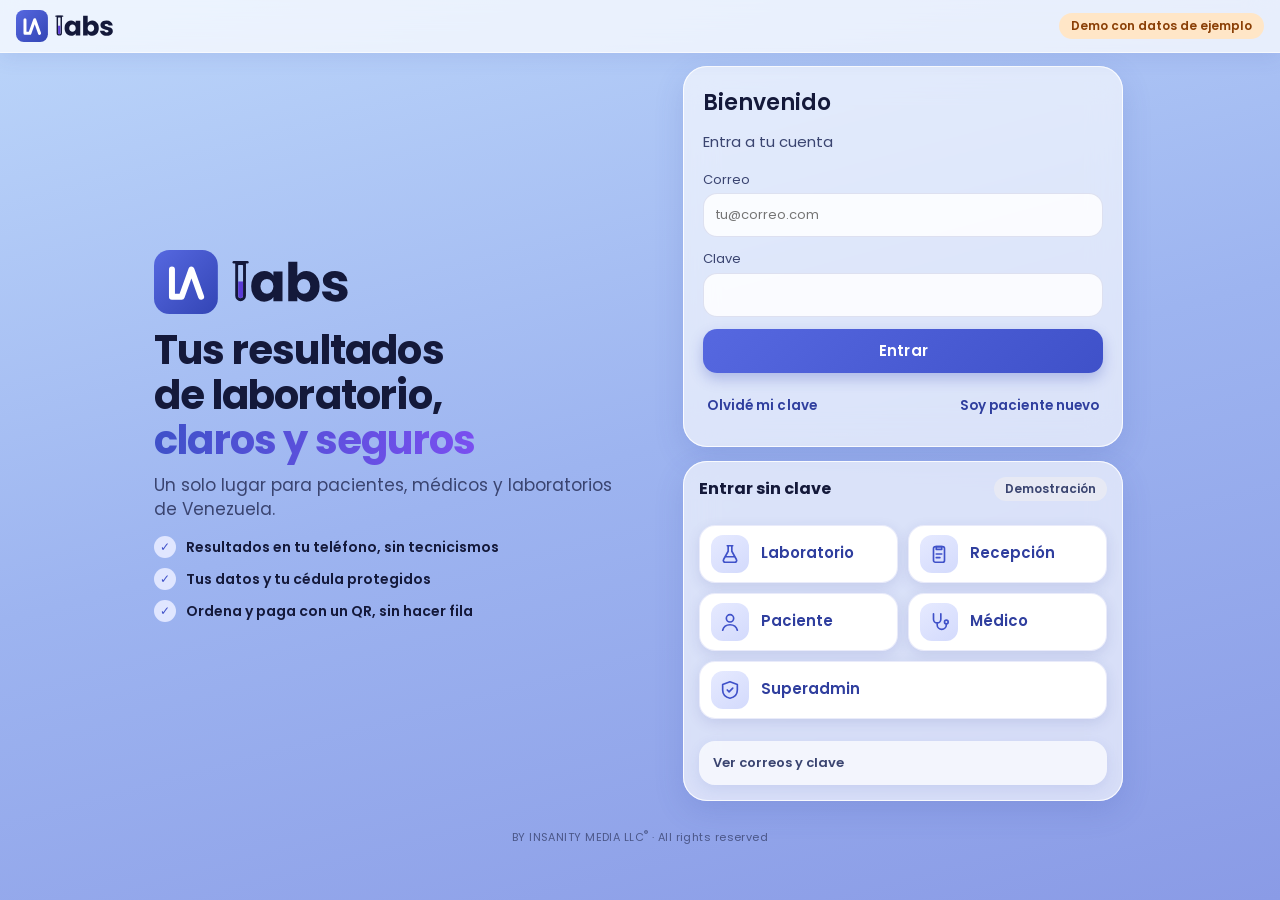
==== demo/index.html @ ae05fcc4 "Descargar cartel completo en PNG (A4 300 dpi) y menu lateral con scroll propio Co-Authored-By: Claud" ====
<!DOCTYPE html>
<html lang="es">
<head>
<meta charset="utf-8">
<meta name="viewport" content="width=device-width, initial-scale=1">
<title>LABS Demo</title>
<meta name="theme-color" content="#4C5FD5">
<link rel="icon" type="image/svg+xml" href="brand/icon.svg">
<link rel="icon" type="image/png" sizes="64x64" href="brand/favicon-64.png">
<link rel="apple-touch-icon" href="brand/apple-touch-icon.png">
<link rel="manifest" href="manifest.webmanifest">
<link rel="preconnect" href="https://fonts.googleapis.com">
<link rel="preconnect" href="https://fonts.gstatic.com" crossorigin>
<link href="https://fonts.googleapis.com/css2?family=Poppins:wght@400;500;600;700&display=swap" rel="stylesheet">
<style>
/* Idea: vidrio azul y violeta, un panel por rol. Una sola columna en el teléfono, barra lateral en el escritorio. */
:root {
  --ink: #14193A; --muted: #3A4470; --line: rgba(70,80,160,0.16);
  --primary: #4C5FD5; --primary-2: #3F51C9; --deep: #3345B5; --link: #2F3E9E; --tint: #DDE3FB;
  --warn: #B45309; --warn-bg: #FFE6C7; --warn-ink: #8A3F06;
  --crit: #B3261E; --crit-bg: #FDE7E4; --crit-ink: #8C1D18;
  --ok-bg: #DDE3FB; --ok-ink: #2F3E9E;
  --glass: rgba(255,255,255,0.64);
  --shadow: 0 10px 30px rgba(56,72,170,0.16), inset 0 0 0 1px rgba(255,255,255,0.85);
  --font: 'Poppins', system-ui, -apple-system, 'Segoe UI', sans-serif;
  color-scheme: light;
}
* { box-sizing: border-box; }
html, body { margin: 0; min-height: 100%; }
body { font-family: var(--font); color: var(--ink); background: #9DB4F0 linear-gradient(165deg, #BCD6FA 0%, #9DB4F0 50%, #8A9BE6 100%) fixed; font-size: 15px; line-height: 1.5; font-variant-numeric: tabular-nums; }
button, input, select, textarea { font-family: inherit; font-size: inherit; color: inherit; }
h1, h2, h3 { margin: 0; text-wrap: balance; }
h1 { font-size: 28px; font-weight: 700; } h2 { font-size: 17px; font-weight: 600; } h3 { font-size: 15px; font-weight: 600; }
p { margin: 0; }
:focus-visible { outline: 3px solid #14193A; outline-offset: 2px; border-radius: 8px; }
.sr { position: absolute; width: 1px; height: 1px; overflow: hidden; clip: rect(0 0 0 0); }

.top { position: sticky; top: 0; z-index: 20; background: rgba(255,255,255,0.72); backdrop-filter: blur(16px); box-shadow: 0 1px 0 rgba(255,255,255,0.9), 0 6px 20px rgba(56,72,170,0.1); }
.top-in { max-width: 1280px; margin: 0 auto; padding: 10px 16px; display: flex; flex-wrap: wrap; align-items: center; gap: 12px; }
.brand { display: flex; align-items: center; gap: 10px; font-weight: 700; font-size: 20px; letter-spacing: .04em; margin-right: 8px; }
.brand img { display: block; height: 32px; width: auto; } .brand i { width: 32px; height: 32px; border-radius: 9px; background: linear-gradient(135deg, #5668E0, #3345B5); display: inline-flex; align-items: center; justify-content: center; }
.roles { display: flex; gap: 4px; background: rgba(76,95,213,0.1); padding: 4px; border-radius: 999px; flex-wrap: wrap; }
.roles button { min-height: 40px; padding: 0 16px; border: 0; border-radius: 999px; background: transparent; font-weight: 600; cursor: pointer; color: var(--link); }
.roles button[aria-pressed="true"] { background: linear-gradient(135deg, #5668E0, #3F51C9); color: #fff; }
.demo-tag { margin-left: auto; font-size: 12px; font-weight: 600; color: var(--warn-ink); background: var(--warn-bg); padding: 4px 12px; border-radius: 999px; }

.shell { max-width: 1280px; margin: 0 auto; padding: 16px; display: flex; flex-wrap: wrap; gap: 16px; align-items: flex-start; }
.side { flex: 1 1 220px; max-width: 250px; background: linear-gradient(180deg, #5668E0, #3345B5); color: #fff; border-radius: 24px; padding: 18px 12px; display: flex; flex-direction: column; gap: 6px; position: sticky; top: 76px; }
.side .who { padding: 10px 12px 14px; border-bottom: 1px solid rgba(255,255,255,0.2); margin-bottom: 6px; }
.side .who small { display: block; color: #E4E9FF; font-size: 12px; }
.side { max-height: calc(100vh - 92px); overflow-y: auto; overscroll-behavior: contain; scrollbar-width: thin; scrollbar-color: rgba(255,255,255,.45) transparent; } .side > * { flex-shrink: 0; }
.side button { display: flex; align-items: center; justify-content: space-between; gap: 8px; min-height: 44px; padding: 0 14px; border: 0; border-radius: 14px; background: transparent; color: #fff; text-align: left; font-weight: 500; cursor: pointer; }
.side button[aria-current="page"] { background: #fff; color: var(--deep); font-weight: 600; }
.badge { font-size: 12px; font-weight: 600; padding: 1px 9px; border-radius: 999px; background: var(--warn-bg); color: var(--warn-ink); }
.main { flex: 999 1 560px; min-width: 0; display: flex; flex-direction: column; gap: 16px; }
.head { display: flex; flex-wrap: wrap; justify-content: space-between; align-items: flex-end; gap: 12px; }
.head p { color: var(--muted); }

.card { background: var(--glass); backdrop-filter: blur(16px); box-shadow: var(--shadow); border-radius: 24px; padding: 20px; display: flex; flex-direction: column; gap: 12px; min-width: 0; }
.card.dark { background: linear-gradient(150deg, #5668E0, #3345B5); color: #fff; box-shadow: 0 14px 30px rgba(51,69,181,0.35), inset 0 0 0 1px rgba(255,255,255,0.35); }
.card.note { background: rgba(255,255,255,0.5); }
.grid { display: grid; gap: 16px; grid-template-columns: repeat(auto-fit, minmax(200px, 1fr)); }
.grid.two { grid-template-columns: repeat(auto-fit, minmax(300px, 1fr)); }
.kpi small { color: var(--muted); font-size: 13px; } .kpi b { font-size: 28px; line-height: 1.15; font-weight: 700; display: block; }
.kpi .delta { font-size: 12px; font-weight: 600; } .up { color: var(--ok-ink); } .down { color: var(--warn-ink); }
.row { display: flex; flex-wrap: wrap; gap: 10px; align-items: center; }
.between { justify-content: space-between; }
.muted { color: var(--muted); } .small { font-size: 13px; }

.btn { min-height: 44px; padding: 0 22px; border: 0; border-radius: 14px; background: linear-gradient(135deg, #5668E0, #3F51C9); color: #fff; font: inherit; font-weight: 600; font-size: 15px; letter-spacing: .1px; cursor: pointer; box-shadow: 0 6px 14px rgba(51,69,181,.28); display: inline-flex; align-items: center; justify-content: center; gap: 6px; white-space: normal; max-width: 100%; text-align: center; line-height: 1.2; padding-top: 6px; padding-bottom: 6px; transition: transform .12s, box-shadow .12s, background .12s; }
.btn:active { transform: scale(.97); box-shadow: 0 3px 8px rgba(51,69,181,.25); }
.btn.ghost { background: rgba(63,81,201,.11); color: var(--link); box-shadow: none; }
.btn.ghost:hover { background: rgba(63,81,201,.18); }
.btn.warn { background: #FFF1D6; color: var(--warn-ink); box-shadow: none; }
.btn.rm { background: #FDEAEA; color: #B42318; box-shadow: none; }
.btn.rm:hover { background: #FBD9D9; }
.btn.sm { min-height: 38px; padding: 0 14px; font-size: 13.5px; border-radius: 12px; }
.dark .btn { background: #fff; color: #2F3FB0; box-shadow: 0 6px 14px rgba(10,15,60,.3); } .dark .btn.ghost { background: rgba(255,255,255,.2); color: #fff; box-shadow: none; }
.btnrow { display: grid; grid-template-columns: 1fr 1fr; gap: 8px; } .btnrow .btn { width: 100%; }
.pill-row { display: flex; flex-wrap: wrap; gap: 8px; }
.btn[disabled] { opacity: .5; cursor: not-allowed; }
.seg { display: inline-flex; flex-wrap: wrap; gap: 4px; background: rgba(76,95,213,0.1); padding: 4px; border-radius: 999px; }
.seg button { min-height: 40px; padding: 0 14px; border: 0; border-radius: 999px; background: transparent; font-weight: 600; color: var(--link); cursor: pointer; }
.seg button[aria-pressed="true"] { background: linear-gradient(135deg, #5668E0, #3F51C9); color: #fff; }
.chip { display: inline-flex; align-items: center; gap: 6px; font-size: 12px; font-weight: 600; padding: 3px 11px; border-radius: 999px; white-space: nowrap; }
.chip.ok { background: var(--ok-bg); color: var(--ok-ink); } .chip.warn { background: var(--warn-bg); color: var(--warn-ink); } .chip.crit { background: var(--crit-bg); color: var(--crit-ink); } .chip.gray { background: #E7E9F4; color: #3A4470; }
label.f { display: flex; flex-direction: column; gap: 4px; font-size: 13px; color: var(--muted); }
input[type=text], input[type=number], select, textarea { min-height: 44px; border: 1px solid #7683BA; border-radius: 14px; padding: 0 14px; background: rgba(255,255,255,0.85); color: var(--ink); }
textarea { padding: 10px 14px; }
.tw { overflow-x: auto; } table { width: 100%; border-collapse: collapse; font-size: 14px; min-width: 520px; }
th { text-align: left; font-size: 12px; color: var(--muted); font-weight: 600; padding: 6px 8px; } td { padding: 10px 8px; border-top: 1px solid var(--line); vertical-align: middle; }
.bar { height: 12px; border-radius: 6px; background: rgba(76,95,213,0.14); position: relative; overflow: hidden; } .bar > i { display: block; height: 100%; border-radius: 6px; background: linear-gradient(90deg, #5668E0, #3F51C9); }
.check { background: repeating-conic-gradient(#e9ecf8 0% 25%, #fff 0% 50%) 50% / 16px 16px; border-radius: 14px; display: flex; align-items: center; justify-content: center; padding: 10px; min-height: 120px; }
.check img { max-width: 100%; max-height: 160px; }
.drop > p, .drop > .small { text-align: left; align-self: stretch; } .drop > p:first-child { font-weight: 600; }
.drop { border: 2px dashed #7683BA; border-radius: 20px; padding: 22px; text-align: center; background: rgba(255,255,255,0.5); display: flex; flex-direction: column; gap: 10px; align-items: center; }
.toast { position: fixed; left: 50%; bottom: 20px; transform: translateX(-50%); background: #14193A; color: #fff; padding: 12px 20px; border-radius: 16px; z-index: 50; max-width: calc(100% - 32px); box-shadow: 0 10px 30px rgba(0,0,0,.3); }
.legend { display: flex; flex-wrap: wrap; gap: 14px; font-size: 12px; color: var(--muted); } .legend i { display: inline-block; width: 12px; height: 12px; border-radius: 4px; margin-right: 6px; vertical-align: -1px; }
.mobile { max-width: 520px; width: 100%; margin: 0 auto; }
.rbar { position: relative; height: 14px; border-radius: 7px; background: #E7E9F4; margin: 22px 0 22px; }
.rbar .zone { position: absolute; top: 0; bottom: 0; background: rgba(76,95,213,0.28); border-radius: 7px; }
.rbar .dot { position: absolute; top: 50%; width: 22px; height: 22px; margin: -11px 0 0 -11px; border-radius: 50%; border: 3px solid #fff; box-shadow: 0 2px 8px rgba(0,0,0,.25); }
.rbar .tick { position: absolute; top: 18px; font-size: 11px; color: var(--muted); transform: translateX(-50%); }
.sheet { background: #fff; color: #14193A; border-radius: 4px; width: 816px; min-height: 1056px; padding: 64px 68px; box-shadow: 0 8px 30px rgba(20,25,58,.25); display: flex; flex-direction: column; gap: 18px; font-size: 15px; line-height: 1.5; }
.sheet table { min-width: 0; font-size: 15px; width: 100%; }
.sheet th, .sheet td { padding: 9px 10px; }
.sheet .foot { margin-top: auto; }
.paper-fit { width: 100%; overflow: hidden; border-radius: 4px; box-shadow: 0 10px 28px rgba(20,25,58,.28); background: #fff; }
.paper-fit .sheet { box-shadow: none; }
.sheetbar { margin-bottom: 4px; }
.sheet .foot { display: flex; flex-wrap: wrap; gap: 16px; justify-content: space-between; align-items: flex-end; }
.sheet .sig { position: relative; width: 250px; height: 120px; }
.sheet .sig img { position: absolute; }
.modal-bg { position: fixed; inset: 0; background: rgba(20,25,58,.55); z-index: 40; display: flex; align-items: flex-start; justify-content: center; padding: 20px 12px; overflow-y: auto; }
.modal { background: #EEF1FB; border-radius: 24px; padding: 18px; width: 100%; max-width: 760px; display: flex; flex-direction: column; gap: 12px; }
.spark { display: block; }
hr { border: 0; border-top: 1px solid var(--line); width: 100%; margin: 4px 0; }
ul.clean { margin: 0; padding-left: 20px; display: flex; flex-direction: column; gap: 6px; }
@media (max-width: 760px) { .side { max-height: none; overflow: visible; max-width: none; position: static; flex-direction: row; flex-wrap: wrap; } .side .who { flex: 1 1 100%; } .demo-tag { margin-left: 0; } h1 { font-size: 24px; } }
@media print { body { background: #fff; } body * { visibility: hidden; } .sheet, .sheet * { visibility: visible; } .sheet { position: absolute; left: 0; top: 0; width: 100%; box-shadow: none; } }
.qposter { max-width: 520px; margin: 0 auto; border-radius: 10px; overflow: hidden; box-shadow: 0 10px 28px rgba(20,25,58,.28); background: #EEF1FF; line-height: 0; } .qposter svg { width: 100%; height: auto; display: block; }
@media print { @page { size: A4; margin: 0; } body * { visibility: hidden; } .qposter, .qposter * { visibility: visible; } .qposter { position: absolute; left: 0; top: 0; width: 100%; max-width: none; border-radius: 0; box-shadow: none; } }
@media (prefers-reduced-motion: reduce) { * { scroll-behavior: auto !important; transition: none !important; animation: none !important; } }

.demo-tag { margin-left: 0; }
.sep { font-size: 11px; font-weight: 600; letter-spacing: .08em; text-transform: uppercase; opacity: .75; padding: 12px 12px 2px; }
.login { min-height: calc(100vh - 80px); display: flex; align-items: center; justify-content: center; padding: 16px; }
.login .card { width: 100%; max-width: 440px; }
.meter { display: flex; gap: 4px; } .meter i { flex: 1; height: 6px; border-radius: 3px; background: #D5DAF0; } .meter i.on1 { background: #B3261E; } .meter i.on2 { background: #B45309; } .meter i.on3 { background: #4C5FD5; }
.err { color: var(--crit-ink); background: var(--crit-bg); border-radius: 12px; padding: 8px 12px; font-size: 13px; }
.okmsg { color: var(--ok-ink); background: var(--ok-bg); border-radius: 12px; padding: 8px 12px; font-size: 13px; }
.thread { display: flex; flex-direction: column; gap: 8px; max-height: 360px; overflow-y: auto; padding: 4px; }
.bub { max-width: 85%; padding: 10px 14px; border-radius: 16px; font-size: 14px; background: #fff; align-self: flex-start; box-shadow: 0 2px 8px rgba(56,72,170,.12); }
.bub.me { align-self: flex-end; background: linear-gradient(135deg, #5668E0, #3F51C9); color: #fff; }
.bub small { display: block; opacity: .7; font-size: 11px; margin-top: 2px; }
details.acc { background: rgba(255,255,255,0.7); border-radius: 16px; padding: 0 14px; } details.acc summary { min-height: 44px; display: flex; align-items: center; cursor: pointer; font-weight: 600; } details.acc[open] { padding-bottom: 12px; }
.banner { background: var(--warn-bg); color: var(--warn-ink); border-radius: 16px; padding: 10px 16px; font-weight: 600; font-size: 14px; }
.iconbtn { position: relative; min-width: 44px; min-height: 44px; border-radius: 22px; border: 0; background: rgba(76,95,213,0.1); cursor: pointer; font-weight: 600; color: var(--link); padding: 0 14px; }
.iconbtn .badge { position: absolute; top: 2px; right: 2px; }
input[type=text], input[type=email], input[type=password], input[type=number], input[type=date], input[type=tel], select, textarea { min-height: 44px; border-radius: 14px; border: 1px solid var(--line); padding: 8px 12px; background: rgba(255,255,255,0.85); width: 100%; }
textarea { min-height: 88px; }
.stat-ok { color: var(--ok-ink); }
.pill-row { display: flex; flex-wrap: wrap; gap: 8px; }
.err[hidden]{display:none!important}
#toast-host{pointer-events:none}
.card,.main,.tw{min-width:0;max-width:100%}
.tw{position:relative}

/* ---- Selector de periodo con sombra para que no se pierda con el fondo ---- */
.seg { background: #fff; box-shadow: 0 6px 18px rgba(51,69,181,.30), 0 1px 3px rgba(20,25,58,.18), inset 0 0 0 1px rgba(76,95,213,.25); }
.seg button { color: var(--link); }
/* ---- Teléfono: menú de botones compactos, una pantalla por opción ---- */
.hub { display: grid; grid-template-columns: repeat(2, minmax(0, 1fr)); gap: 8px; }
.hubsep { grid-column: 1 / -1; font-size: 11px; font-weight: 700; letter-spacing: .08em; text-transform: uppercase; color: var(--muted); padding: 6px 4px 0; }
.tile { min-height: 50px; border: 0; border-radius: 18px; padding: 10px 14px; text-align: left; background: #fff; color: var(--link); font-weight: 600; font-size: 14px; line-height: 1.25; cursor: pointer; display: flex; align-items: center; justify-content: space-between; gap: 8px; box-shadow: 0 6px 16px rgba(51,69,181,.18), inset 0 0 0 1px rgba(255,255,255,.9); }
.tile:active { transform: scale(.98); }
.tile .badge { font-style: normal; flex: none; }
.hubhead { padding: 14px 16px; gap: 2px; } .hubhead small { color: #E4E9FF; }
.backbar { display: flex; align-items: center; gap: 10px; } .backbar b { font-size: 17px; }
.secs { display: flex; flex-direction: column; gap: 8px; }
.secbtn { min-height: 52px; border: 0; border-radius: 16px; padding: 10px 14px; background: #fff; color: var(--ink); font-weight: 600; text-align: left; display: flex; justify-content: space-between; align-items: center; cursor: pointer; box-shadow: 0 4px 12px rgba(51,69,181,.14); }
.secbtn i { font-style: normal; font-size: 22px; color: var(--primary); }
@media (max-width: 760px) {
  .top { position: static; }
  .top-in { padding: 6px 10px; gap: 6px; }
  .brand { font-size: 17px; margin-right: 0; } .brand img { height: 28px; }
  .roles { order: 3; flex: 1 1 100%; flex-wrap: nowrap; overflow-x: auto; padding: 3px; }
  .roles button { min-height: 34px; padding: 0 12px; font-size: 13px; white-space: nowrap; }
  #topright { gap: 6px; } #topright .nm { display: none; }
  .iconbtn { min-height: 36px; padding: 0 12px; font-size: 13px; }
  .shell { padding: 10px; gap: 10px; } .main { gap: 10px; flex-basis: 100%; }
  .card { padding: 14px; border-radius: 20px; gap: 10px; }
  .grid { gap: 10px; } .grid.two { grid-template-columns: 1fr; }
  .grid:has(.kpi) { grid-template-columns: repeat(2, minmax(0, 1fr)); }
  .kpi b { font-size: 22px; } .kpi small { font-size: 12px; }
  h1 { font-size: 22px; } h2 { font-size: 16px; }
  .head { gap: 6px; } .head p { font-size: 13px; }
  .seg button { min-height: 36px; padding: 0 12px; font-size: 14px; }
  .deskback { display: none; }
  .modal { padding: 12px; border-radius: 20px; } .modal-bg { padding: 10px 8px; }
}
@media (min-width: 761px) { .backbar { display: none; } }
@media print { .paper-fit { box-shadow: none; height: auto !important; overflow: visible !important; } .paper-fit .sheet { transform: none !important; width: 100%; min-height: 0; } .sheetbar { display: none; } }

.demogrid { display: grid; grid-template-columns: repeat(2, minmax(0, 1fr)); gap: 8px; }
.demobtn { text-align: left; border: 0; border-radius: 16px; padding: 10px 12px; background: #fff; color: var(--ink); cursor: pointer; display: flex; flex-direction: column; gap: 2px; min-height: 76px; box-shadow: 0 4px 12px rgba(51,69,181,.16), inset 0 0 0 1px rgba(76,95,213,.18); }
.demobtn b { color: var(--link); font-size: 15px; } .demobtn span { font-size: 12px; line-height: 1.3; color: var(--muted); }
.demobtn:last-child { grid-column: 1 / -1; min-height: 0; }
.demobtn:active { transform: scale(.98); }
.paym { background: #fff; border-radius: 18px; padding: 12px 14px; display: flex; flex-direction: column; gap: 6px; box-shadow: 0 4px 12px rgba(51,69,181,.14); } .paym.off { opacity: .7; }
.payrow { display: flex; align-items: center; justify-content: space-between; gap: 10px; border-top: 1px solid var(--line); padding-top: 6px; } .payv { font-weight: 600; word-break: break-all; }
.copybtn { flex: none; width: 44px; height: 44px; border-radius: 14px; border: 0; background: rgba(76,95,213,.12); color: var(--link); cursor: pointer; display: inline-flex; align-items: center; justify-content: center; } .copybtn:active { background: var(--primary); color: #fff; }
.roles:empty { display: none; }
.login .card .row.between { gap: 8px; } .login .card .row.between .btn { flex: 1 1 140px; justify-content: center; text-align: center; }

/* ---- Barra inferior ---- */
body.has-dock { padding-bottom: 96px; }
#dock { position: fixed; left: 0; right: 0; bottom: 0; z-index: 40; pointer-events: none; }
#dock[hidden] { display: none; }
.dock-in { pointer-events: auto; position: relative; max-width: 620px; margin: 0 auto; display: grid; grid-template-columns: 1fr 1fr 1.25fr 1fr 1fr; align-items: end; padding: 8px 6px calc(8px + env(safe-area-inset-bottom)); }
.dock-bg { position: absolute; inset: 0; pointer-events: none; filter: drop-shadow(0 -6px 14px rgba(51,69,181,.22)); }
.dock-bg i { display: block; height: 100%; background: #fff; border-radius: 26px 26px 0 0; -webkit-mask: radial-gradient(circle 42px at 50% 2px, transparent 41px, #000 42px); mask: radial-gradient(circle 42px at 50% 2px, transparent 41px, #000 42px); }
.dk { position: relative; z-index: 1; border: 0; background: none; color: #7A81B3; font: inherit; font-size: 11px; font-weight: 600; display: flex; flex-direction: column; align-items: center; gap: 3px; padding: 6px 2px; min-height: 52px; cursor: pointer; border-radius: 14px; }
.dk svg { width: 24px; height: 24px; } .dk.on { color: var(--link, #3345B5); } .dk.on::after { content: ''; position: absolute; top: -8px; width: 22px; height: 3px; border-radius: 3px; background: var(--link, #3345B5); }
.dk:focus-visible { outline: 3px solid #3345B5; outline-offset: 1px; }
.dk-c { justify-content: flex-end; color: #5B3BD6; }
.dk-c svg { position: absolute; top: -34px; left: 50%; transform: translateX(-50%); width: 28px; height: 28px; padding: 17px; box-sizing: content-box; border-radius: 50%; background: linear-gradient(145deg, #8A6CF7, #5B3BD6); color: #fff; box-shadow: 0 8px 18px rgba(91,59,214,.5); }
.dk-c:active svg { transform: translateX(-50%) scale(.95); }
.dk-c.on::after { display: none; } .dk-c.on svg { box-shadow: 0 0 0 4px rgba(91,59,214,.25), 0 8px 18px rgba(91,59,214,.5); }
.dbadge { position: absolute; top: 2px; left: 54%; min-width: 18px; height: 18px; border-radius: 9px; background: #F59E0B; color: #3B2300; font-size: 11px; font-style: normal; font-weight: 700; display: grid; place-items: center; padding: 0 4px; }
body.has-dock .toast { bottom: 110px; } .modal-bg, .modal { z-index: 60; }
@media (min-width: 761px) { #dock { left: 50%; right: auto; transform: translateX(-50%); width: 560px; } .dock-bg i { border-radius: 26px; } .dock-in { margin-bottom: 14px; } body.has-dock { padding-bottom: 110px; } }
/* ---- Escáner ---- */
.scan-bg { position: fixed; inset: 0; z-index: 80; background: rgba(20,25,58,.72); display: flex; align-items: flex-end; justify-content: center; overflow: auto; }
.scan-in { background: #f3f5ff; width: min(560px, 100%); max-height: 94vh; overflow: auto; border-radius: 26px 26px 0 0; padding: 16px; display: flex; flex-direction: column; gap: 10px; }
.scanbox { position: relative; background: #0d1030; border-radius: 18px; overflow: hidden; aspect-ratio: 1/1; max-height: 46vh; width: 100%; display: grid; place-items: center; }
.scanbox video { width: 100%; height: 100%; object-fit: cover; }
.scanframe { position: absolute; inset: 18%; border: 3px solid #fff; border-radius: 18px; box-shadow: 0 0 0 999px rgba(13,16,48,.35); }
.scerr { color: #B42318; font-weight: 600; }
.qrthumb { display: flex; align-items: center; gap: 12px; width: 100%; text-align: left; border: 0; border-radius: 16px; background: rgba(255,255,255,.75); padding: 8px; font: inherit; color: inherit; cursor: pointer; box-shadow: 0 4px 10px rgba(51,69,181,.12); } .qrthumb img { width: 64px; height: 64px; border-radius: 10px; background: #fff; flex: none; } .qrthumb span { font-size: 13px; }
.autodata { background: #fff; border-radius: 16px; padding: 12px; margin-bottom: 10px; box-shadow: inset 0 0 0 2px #1BAF7A; } .autodata .grid { grid-template-columns: repeat(2, minmax(0,1fr)); gap: 8px; margin-top: 6px; } .autodata b { overflow-wrap: anywhere; }
.labpick { display: grid; gap: 8px; } .labopt { text-align: left; border: 0; border-radius: 16px; padding: 12px 14px; background: #fff; font: inherit; color: inherit; cursor: pointer; display: flex; flex-direction: column; gap: 2px; box-shadow: inset 0 0 0 1px rgba(51,69,181,.18); } .labopt span { font-size: 12.5px; color: var(--muted); } .labopt[aria-pressed="true"] { box-shadow: inset 0 0 0 3px #3345B5; background: #EEF1FF; }
/* ---- Panel de inicio con gráficas ---- */
.dashhero { flex-direction: column; gap: 10px; padding: 16px; } .dashhero h1 { font-size: 22px; margin: 2px 0; } .dashhero p, .dashhero small { color: #E4E9FF; margin: 0; }
.kpb { text-align: left; border: 0; font: inherit; color: inherit; cursor: pointer; } button.kpb:active { transform: scale(.98); }
.chartc { gap: 8px; } .ch { width: 100%; height: auto; display: block; } .dnwrap { display: flex; align-items: center; gap: 12px; flex-wrap: wrap; } .dn { width: 132px; height: 132px; flex: none; }
.dnlg { list-style: none; margin: 0; padding: 0; display: grid; gap: 6px; flex: 1; min-width: 140px; font-size: 13px; } .dnlg li { display: grid; grid-template-columns: 12px 1fr auto; gap: 8px; align-items: center; } .dnlg i, .lg i { width: 12px; height: 12px; border-radius: 4px; display: inline-block; }
.lg { display: flex; gap: 14px; font-size: 12.5px; color: var(--muted); } .lg span { display: inline-flex; gap: 6px; align-items: center; }
.tv { font-size: 12.5px; } .tv summary { cursor: pointer; color: var(--link); font-weight: 600; min-height: 28px; }
.needrow { width: 100%; text-align: left; border: 0; background: rgba(255,255,255,.75); border-radius: 14px; padding: 10px 12px; margin-top: 6px; font: inherit; color: inherit; display: flex; justify-content: space-between; align-items: center; gap: 8px; cursor: pointer; min-height: 48px; }

/* ---- Acordeones del catálogo ---- */
.acc { background: rgba(255,255,255,.78); border-radius: 18px; box-shadow: 0 4px 14px rgba(51,69,181,.1); overflow: hidden; margin-top: 8px; }
.acch { width: 100%; display: flex; align-items: center; gap: 10px; padding: 12px 14px; min-height: 54px; border: 0; background: none; font: inherit; text-align: left; cursor: pointer; color: inherit; }
.acch.static { cursor: default; } .acch .t { flex: 1; font-weight: 600; display: flex; flex-direction: column; gap: 1px; min-width: 0; } .acch .s { font-size: 12.5px; font-weight: 500; color: var(--muted); }
.acch .cnt { min-width: 26px; height: 26px; padding: 0 8px; border-radius: 13px; background: #E6EAFF; color: var(--link); font-size: 12.5px; font-weight: 700; display: grid; place-items: center; }
.acch .pr { color: var(--link); font-size: 14px; } .acch .plus { width: 28px; height: 28px; border-radius: 10px; background: #E6EAFF; color: var(--link); display: grid; place-items: center; font-size: 16px; }
.chev { font-style: normal; font-size: 22px; line-height: 1; color: #7A81B3; transition: transform .18s; } .chev.open { transform: rotate(90deg); }
.accb { padding: 2px 14px 14px; display: flex; flex-direction: column; gap: 10px; }
.exrow { border-top: 1px solid rgba(51,69,181,.12); } .exrow:first-child { border-top: 0; } .exrow.open { background: rgba(230,234,255,.55); border-radius: 14px; margin: 4px -6px; padding: 0 6px; border-top: 0; }
.acch.ex { min-height: 48px; padding: 8px 8px; } .acch.ex .t { font-weight: 500; }
.exc { padding: 4px 4px 12px; }
.exgrid { display: grid; grid-template-columns: 1fr 1fr; gap: 10px; } .exgrid .f span, .exc .f > span { font-size: 12.5px; }
.gain { border-radius: 14px; background: #E3F7EE; color: #0B6B49; padding: 10px 12px; display: grid; grid-template-columns: 1fr auto; align-items: center; gap: 0 8px; } .gain small { grid-column: 1 / -1; font-size: 12px; color: inherit; opacity: .85; } .gain b { font-size: 20px; } .gain span { font-size: 12.5px; font-weight: 600; }
.gain.neg { background: #FDEAEA; color: #B42318; } .gain.pay { background: #E6EAFF; color: #2F3FB0; }
.kv { display: flex; flex-direction: column; gap: 1px; } .kv small { font-size: 12px; color: var(--muted); } .kv b { font-size: 14px; }
.chips { display: flex; flex-wrap: wrap; gap: 6px; }
@media (max-width: 760px) { .btn { font-size: 14px; padding: 0 16px; } .btn.sm { font-size: 13px; padding: 0 12px; min-height: 36px; } .acch .t { font-size: 15px; } }

@media (max-width: 760px) { .seg { display: flex; padding: 4px; gap: 2px; flex-wrap: wrap; border-radius: 22px; max-width: 100%; } .seg button { flex: 1 1 auto; padding: 0 11px; font-size: 13px; min-height: 38px; } }

/* ---- Selector de período (pestañita desplegable) ---- */
.perrow { display: flex; justify-content: space-between; align-items: center; padding: 0 4px; } .perrow b { font-size: 16px; }
.per { position: relative; display: inline-block; }
.perbtn { display: inline-flex; align-items: center; gap: 6px; min-height: 36px; padding: 0 12px 0 14px; border: 0; border-radius: 12px; background: rgba(255,255,255,.55); color: var(--link); font: inherit; font-size: 13.5px; font-weight: 600; cursor: pointer; backdrop-filter: blur(6px); }
.byline { text-align: center; font-size: 11px; letter-spacing: .04em; color: var(--muted); opacity: .8; margin: 18px 0 6px; } .byline sup { font-size: 9px; }
.permenu[hidden] { display: none !important; }
.segdd { margin: 2px 0 6px; }
.permenu.l { left: 0; right: auto; min-width: 250px; } .peropt span { white-space: nowrap; }
.perbtn .chev { font-size: 18px; transform: rotate(90deg); } .perbtn .chev.open { transform: rotate(-90deg); }
.permenu { position: absolute; right: 0; top: calc(100% + 6px); z-index: 30; min-width: 170px; background: #fff; border-radius: 16px; padding: 6px; box-shadow: 0 14px 34px rgba(20,25,58,.28); display: flex; flex-direction: column; }
.peropt { display: flex; justify-content: space-between; align-items: center; min-height: 42px; padding: 0 12px; border: 0; border-radius: 10px; background: none; font: inherit; font-size: 14px; color: #1D2459; cursor: pointer; text-align: left; } .peropt:hover { background: #EEF1FF; } .peropt[aria-selected="true"] { background: #E6EAFF; font-weight: 700; color: var(--link); }

/* ---- Menú refinado ---- */
.mgt { font-size: 11.5px; font-weight: 700; letter-spacing: .09em; text-transform: uppercase; color: #4A5393; padding: 10px 6px 0; }
.mgrp { background: rgba(255,255,255,.72); backdrop-filter: blur(8px); border-radius: 20px; padding: 4px 6px; box-shadow: 0 6px 20px rgba(51,69,181,.12), inset 0 0 0 1px rgba(255,255,255,.7); display: flex; flex-direction: column; }
.mrow { display: flex; align-items: center; gap: 12px; min-height: 54px; padding: 8px 8px; border: 0; background: none; font: inherit; color: #1D2459; text-align: left; cursor: pointer; border-radius: 14px; position: relative; }
.mrow + .mrow::before { content: ''; position: absolute; top: 0; left: 58px; right: 8px; height: 1px; background: rgba(51,69,181,.1); }
.mrow:active { background: rgba(63,81,201,.1); }
.mic { width: 36px; height: 36px; border-radius: 11px; display: grid; place-items: center; flex: none; }
.ml { flex: 1; font-size: 15px; font-weight: 600; }
.mrow .badge { font-style: normal; }

/* ---- Tablas del teléfono como tarjetas ---- */
.tcards .acc { margin-top: 6px; background: rgba(255,255,255,.7); } .tcards .acch .chip { flex: none; }
.tcb { gap: 8px; } .tkv { display: flex; flex-direction: column; gap: 2px; } .tkv small { font-size: 12px; color: var(--muted); } .tkv > div { font-size: 14px; overflow-wrap: anywhere; }
.tka { display: flex; flex-wrap: wrap; gap: 8px; } .tka > .row, .tka .row { display: flex; flex-wrap: wrap; gap: 8px; }
@media (max-width: 760px) { .tw { overflow-x: visible; } .tcards { width: 100%; } }

.vrow { display: flex; align-items: center; justify-content: space-between; gap: 10px; padding: 8px 0; border-top: 1px solid rgba(51,69,181,.1); } .vrow:first-child { border-top: 0; } .vrow > span:first-child { flex: 1; min-width: 0; font-size: 14px; } .vrow > .chip, .vrow > .btn, .vrow > b { flex: none; } .vrow small.block { display: block; color: var(--muted); font-size: 12.5px; margin-top: 1px; }
.tw .pmore { display: none; } .tcb .pmore { display: block; }
.pcrow { display: flex; align-items: center; gap: 10px; width: 100%; padding: 12px 2px; border: 0; border-top: 1px solid rgba(51,69,181,.12); background: none; font: inherit; color: inherit; text-align: left; cursor: pointer; } .pcrow .t { flex: 1; min-width: 0; display: flex; flex-direction: column; gap: 2px; } .pcrow .t b { font-size: 16px; } .pcrow .s { font-size: 13px; color: var(--muted); } .pcrow .chev { font-style: normal; font-size: 20px; color: var(--link); } .pcrow:active { background: rgba(255,255,255,.4); }
.soex { display: flex; align-items: center; gap: 12px; width: 100%; min-height: 52px; padding: 10px 14px; margin: 0; border: 0; border-radius: 14px; background: rgba(255,255,255,.75); font: inherit; color: var(--ink); text-align: left; cursor: pointer; box-shadow: inset 0 0 0 1px rgba(76,95,213,.16); }
.soex .t { flex: 1; min-width: 0; display: flex; flex-direction: column; align-items: flex-start; text-align: left; font-weight: 600; line-height: 1.25; overflow-wrap: anywhere; }
.soex .t small { font-weight: 400; color: var(--muted); font-size: 12px; margin-top: 2px; }
.soex b { flex: none; font-weight: 600; font-size: 13px; color: var(--muted); font-variant-numeric: tabular-nums; white-space: nowrap; }
.soex .ck { flex: none; width: 24px; height: 24px; border-radius: 50%; background: transparent; box-shadow: inset 0 0 0 2px rgba(76,95,213,.3); color: #fff; font-style: normal; font-size: 14px; display: inline-flex; align-items: center; justify-content: center; }
.soex.on { background: #e8ecff; box-shadow: inset 0 0 0 2px #4c5fd5; } .soex.on .ck { background: #3f51c9; box-shadow: none; } .soex.on b { color: #2f3fae; }
.pickgrid { display: grid; grid-template-columns: 1fr; gap: 8px; margin: 6px 0 10px; } @media (min-width: 761px) { .pickgrid { grid-template-columns: 1fr 1fr; } }
.rcpt { display: inline-flex; align-items: center; gap: 10px; border: 0; background: none; padding: 6px 0; font: inherit; color: var(--link); font-weight: 600; cursor: pointer; } .rcpt img { width: 56px; height: 72px; object-fit: cover; border-radius: 8px; box-shadow: 0 2px 8px rgba(20,25,58,.25); }

/* Inicio sofisticado */
.login.wide { flex-direction: column; align-items: stretch; justify-content: flex-start; gap: 8px; padding: 14px 14px 18px; }
.lhome { width: 100%; max-width: 980px; margin: 0 auto; display: grid; grid-template-columns: 1fr; gap: 16px; }
.lhero { padding: 6px 4px 0; display: flex; flex-direction: column; gap: 10px; }
.lbrand { display: block; height: 52px; width: auto; align-self: flex-start; }
.lmark { width: 56px; height: 56px; border-radius: 18px; display: inline-flex; align-items: center; justify-content: center; color: #fff; background: linear-gradient(145deg, #5a6cf0, #3a2fb8); box-shadow: 0 10px 24px rgba(58,47,184,.35), inset 0 1px 0 rgba(255,255,255,.35); }
.lhero h1 { font-size: 27px; line-height: 1.12; letter-spacing: -.02em; margin: 4px 0 0; } .lhero h1 em { font-style: normal; background: linear-gradient(90deg, #3f51c9, #7a4ff0); -webkit-background-clip: text; background-clip: text; color: transparent; }
.lhero .lead { margin: 0; color: var(--muted); font-size: 15px; line-height: 1.45; }
.ltrust { list-style: none; margin: 4px 0 0; padding: 0; display: none; flex-direction: column; gap: 10px; } .ltrust li { display: flex; align-items: center; gap: 10px; font-weight: 600; font-size: 14px; } .ltrust i { width: 22px; height: 22px; border-radius: 50%; background: #e0e6ff; color: #3f51c9; font-style: normal; font-size: 12px; display: inline-flex; align-items: center; justify-content: center; flex: none; }
.lside { display: flex; flex-direction: column; gap: 14px; min-width: 0; }
.lcard h2 { margin: 0; font-size: 22px; } .lcard > .muted { margin: 0 0 4px; }
.llinks { display: flex; justify-content: space-between; gap: 8px; margin-top: 2px; } .llinks .btn { background: transparent; box-shadow: none; padding-left: 4px; padding-right: 4px; min-height: 40px; }
.demo-card { padding: 16px; } .demo-h { display: flex; align-items: center; justify-content: space-between; gap: 8px; margin-bottom: 12px; } .demo-h b { font-size: 16px; }
.demogrid { display: grid; grid-template-columns: repeat(2, minmax(0, 1fr)); gap: 10px; }
.demobtn { display: flex; flex-direction: row; justify-content: flex-start; align-items: center; text-align: left; gap: 12px; min-height: 58px; padding: 8px 12px; border: 0; border-radius: 16px; background: #fff; color: var(--ink); font: inherit; text-align: left; cursor: pointer; box-shadow: 0 4px 14px rgba(40,50,140,.12), inset 0 0 0 1px rgba(76,95,213,.12); transition: transform .12s, box-shadow .12s; }
.demobtn:hover { transform: translateY(-1px); box-shadow: 0 8px 20px rgba(40,50,140,.18), inset 0 0 0 1px rgba(76,95,213,.3); } .demobtn b { font-size: 15px; font-weight: 600; display: block; min-width: 0; }
.demobtn .dico { flex: none; width: 38px; height: 38px; border-radius: 12px; display: inline-flex; align-items: center; justify-content: center; color: #3f51c9; background: linear-gradient(145deg, #e6eaff, #d3dafc); }
.demobtn:last-child { grid-column: 1 / -1; min-height: 58px; }
.demobtn { min-width: 0; } .demobtn b { overflow: hidden; text-overflow: ellipsis; white-space: nowrap; }
@media (max-width: 420px) { .demobtn { gap: 8px; padding: 8px 8px; } .demobtn .dico { width: 32px; height: 32px; border-radius: 10px; } .demobtn .dico svg { width: 18px; height: 18px; } .demobtn b { font-size: 14px; } .demo-card { padding: 14px; } }
.demo-help { margin-top: 10px; } .demo-help summary { font-size: 13px; color: var(--muted); }
@media (min-width: 861px) { .login.wide { justify-content: center; min-height: calc(100vh - 90px); } .lhome { grid-template-columns: 1.05fr .95fr; gap: 40px; align-items: center; } .lhero h1 { font-size: 40px; } .ltrust { display: flex; } .lhero .lead { font-size: 17px; } .lbrand { height: 64px; } }
</style>
</head>
<body>
<header class="top"><div class="top-in">
  <div class="brand"><img src="brand/logo-color.svg" alt="LABS" width="98" height="32"></div>
  <div class="roles" role="group" aria-label="Ver la app como" id="roles"></div>
  <div id="topright" class="row" style="margin-left:auto"></div>
</div></header>
<div id="app"></div>
<nav id="dock" aria-label="Barra principal" hidden></nav>
<div id="toast-host" aria-live="polite"></div>
<script src="data.js?v=20261119q"></script>
<script src="engine.js?v=20261119q"></script>
<script src="jsqr.js?v=20261119q"></script>
<script src="qrgen.js?v=20261119q"></script>
<script src="qrtools.js?v=20261119q"></script>
<script src="ui.js?v=20261119q"></script>
<script src="ui2.js?v=20261119q"></script>
<script src="ui3.js?v=20261119q"></script>
<script src="ui4.js?v=20261119q"></script>
<script src="ui4b.js?v=20261119q"></script>
<script src="ui5.js?v=20261119q"></script>
<script src="ui6.js?v=20261119q"></script>
<script src="ui7.js?v=20261119q"></script>
<script src="ui8.js?v=20261119q"></script>
<script src="ui9.js?v=20261119q"></script>
</body>
</html>
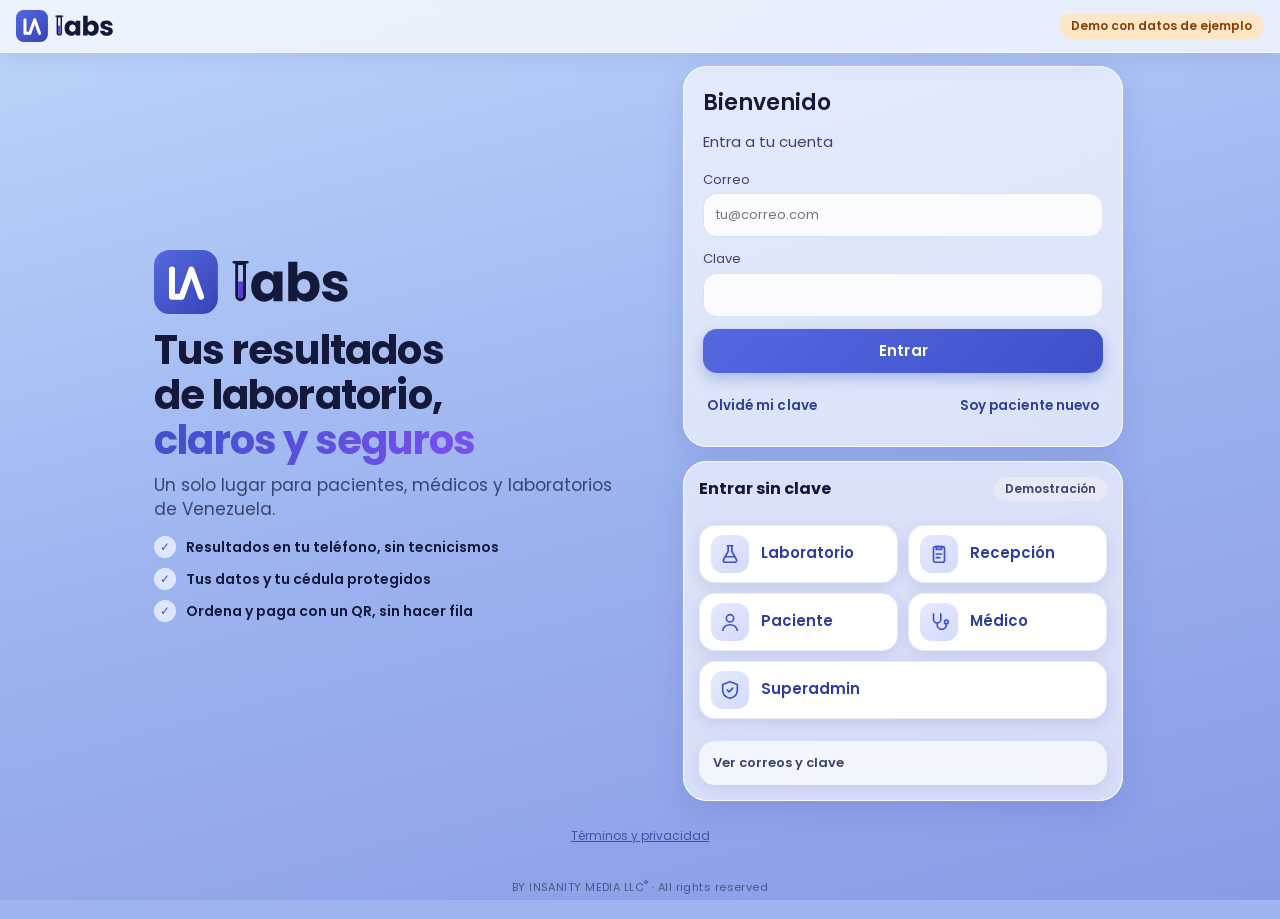
==== commit 34c7dc06: "Ojo para ver el informe sin descargar (paciente y médico); permiso de descarga del paciente al médic" ====
--- a/demo/index.html
+++ b/demo/index.html
@@ -253,6 +253,8 @@
 .perrow { display: flex; justify-content: space-between; align-items: center; padding: 0 4px; } .perrow b { font-size: 16px; }
 .per { position: relative; display: inline-block; }
 .perbtn { display: inline-flex; align-items: center; gap: 6px; min-height: 36px; padding: 0 12px 0 14px; border: 0; border-radius: 12px; background: rgba(255,255,255,.55); color: var(--link); font: inherit; font-size: 13.5px; font-weight: 600; cursor: pointer; backdrop-filter: blur(6px); }
+.iconbtn { display: inline-flex; align-items: center; gap: 6px; } .iconbtn svg { width: 18px; height: 18px; flex: none; }
+.linkbtn { background: none; border: 0; padding: 0; margin: 0; font: inherit; color: var(--link); text-decoration: underline; cursor: pointer; min-height: 0; } .byline .linkbtn { font-size: 12px; }
 .byline { text-align: center; font-size: 11px; letter-spacing: .04em; color: var(--muted); opacity: .8; margin: 18px 0 6px; } .byline sup { font-size: 9px; }
 .permenu[hidden] { display: none !important; }
 .segdd { margin: 2px 0 6px; }
@@ -311,6 +313,30 @@
 @media (max-width: 420px) { .demobtn { gap: 8px; padding: 8px 8px; } .demobtn .dico { width: 32px; height: 32px; border-radius: 10px; } .demobtn .dico svg { width: 18px; height: 18px; } .demobtn b { font-size: 14px; } .demo-card { padding: 14px; } }
 .demo-help { margin-top: 10px; } .demo-help summary { font-size: 13px; color: var(--muted); }
 @media (min-width: 861px) { .login.wide { justify-content: center; min-height: calc(100vh - 90px); } .lhome { grid-template-columns: 1.05fr .95fr; gap: 40px; align-items: center; } .lhero h1 { font-size: 40px; } .ltrust { display: flex; } .lhero .lead { font-size: 17px; } .lbrand { height: 64px; } }
+
+/* Tablas como tarjetas en computadora */
+.tcards.desk { display: flex; flex-direction: column; gap: 8px; margin-top: 6px; }
+.tcards.desk .acc { margin-top: 0; }
+.acch.dk { display: grid; grid-template-columns: minmax(170px, 1.1fr) minmax(200px, 2fr) minmax(150px, auto) 20px; gap: 16px; align-items: center; padding: 14px 20px; min-height: 60px; }
+.acch.dk .dk1 { display: flex; flex-direction: column; gap: 2px; min-width: 0; } .acch.dk .dk1 b { font-size: 15.5px; } .acch.dk .dk1 small { font-size: 12.5px; color: var(--muted); }
+.acch.dk .dk2 { font-weight: 600; font-size: 15px; min-width: 0; overflow: hidden; text-overflow: ellipsis; white-space: nowrap; } .acch.dk .dk3 { justify-self: end; } .acch.dk .dk3 .chip { white-space: nowrap; }
+.acch.dk.x { grid-template-columns: minmax(130px, .8fr) minmax(190px, 1.5fr) minmax(170px, 1.4fr) minmax(140px, auto) 20px; }
+.acch.dk .dk2 { display: flex; flex-direction: column; gap: 2px; } .acch.dk .dk2 b { font-size: 15px; overflow: hidden; text-overflow: ellipsis; white-space: nowrap; } .acch.dk .dk2 small { font-size: 12.5px; color: var(--muted); font-weight: 500; }
+.acch.dk .dk4 { font-size: 13.5px; color: var(--muted); min-width: 0; overflow: hidden; text-overflow: ellipsis; white-space: nowrap; } .acch.dk .dk4 .chip { white-space: nowrap; }
+.acch .s.s2 { font-weight: 500; white-space: nowrap; overflow: hidden; text-overflow: ellipsis; }
+.acch.dk:hover { background: rgba(255,255,255,.55); }
+.dkb { padding: 6px 20px 18px; border-top: 1px solid rgba(201,207,234,.7); }
+.dkg { display: grid; grid-template-columns: repeat(auto-fill, minmax(220px, 1fr)); gap: 14px 28px; padding-top: 12px; }
+.dkg .tkv > div { font-size: 14.5px; line-height: 1.45; }
+.dka { display: flex; flex-wrap: wrap; gap: 10px; margin-top: 16px; padding-top: 14px; border-top: 1px dashed rgba(201,207,234,.9); } .dka .tka { display: contents; }
+
+/* Bots de IA */
+.botc { border-left: 6px solid #7683BA; } .botc.lv1 { border-left-color: var(--warn); } .botc.lv2 { border-left-color: var(--crit); }
+.botc .bh { display: flex; align-items: center; gap: 10px; } .botc .bh h2 { margin: 0; }
+ul.bl { list-style: none; padding: 0; margin: 0; display: flex; flex-direction: column; gap: 10px; }
+.bchk { display: flex; gap: 10px; align-items: flex-start; } .bi { width: 24px; height: 24px; flex: none; border-radius: 50%; display: inline-flex; align-items: center; justify-content: center; font-weight: 700; font-size: 13px; }
+.k-ok .bi { background: var(--ok-bg); color: var(--ok-ink); } .k-revisar .bi, .k-info .bi { background: var(--warn-bg); color: var(--warn-ink); } .k-critico .bi { background: var(--crit-bg); color: var(--crit-ink); }
+.fnd { padding: 8px 0 8px 12px; border-left: 4px solid var(--ok-bg); } .fnd.f1 { border-left-color: var(--warn); } .fnd.f2 { border-left-color: var(--crit); }
 </style>
 </head>
 <body>
@@ -322,20 +348,25 @@
 <div id="app"></div>
 <nav id="dock" aria-label="Barra principal" hidden></nav>
 <div id="toast-host" aria-live="polite"></div>
-<script src="data.js?v=20261119q"></script>
-<script src="engine.js?v=20261119q"></script>
-<script src="jsqr.js?v=20261119q"></script>
-<script src="qrgen.js?v=20261119q"></script>
-<script src="qrtools.js?v=20261119q"></script>
-<script src="ui.js?v=20261119q"></script>
-<script src="ui2.js?v=20261119q"></script>
-<script src="ui3.js?v=20261119q"></script>
-<script src="ui4.js?v=20261119q"></script>
-<script src="ui4b.js?v=20261119q"></script>
-<script src="ui5.js?v=20261119q"></script>
-<script src="ui6.js?v=20261119q"></script>
-<script src="ui7.js?v=20261119q"></script>
-<script src="ui8.js?v=20261119q"></script>
-<script src="ui9.js?v=20261119q"></script>
+<script src="data.js?v=20261119x"></script>
+<script src="engine.js?v=20261119x"></script>
+<script src="bots.js?v=20261119x"></script>
+<script src="jsqr.js?v=20261119x"></script>
+<script src="qrgen.js?v=20261119x"></script>
+<script src="qrtools.js?v=20261119x"></script>
+<script src="ui.js?v=20261119x"></script>
+<script src="ui2.js?v=20261119x"></script>
+<script src="ui3.js?v=20261119x"></script>
+<script src="ui4.js?v=20261119x"></script>
+<script src="ui4b.js?v=20261119x"></script>
+<script src="ui5.js?v=20261119x"></script>
+<script src="ui6.js?v=20261119x"></script>
+<script src="ui7.js?v=20261119x"></script>
+<script src="ui8.js?v=20261119x"></script>
+<script src="ui9.js?v=20261119x"></script>
+<script src="ui10.js?v=20261119x"></script>
+<script src="pdfinf.js?v=20261119x"></script>
+<script src="terms.js?v=20261119x"></script>
+<script src="legal.js?v=20261119x"></script>
 </body>
 </html>
